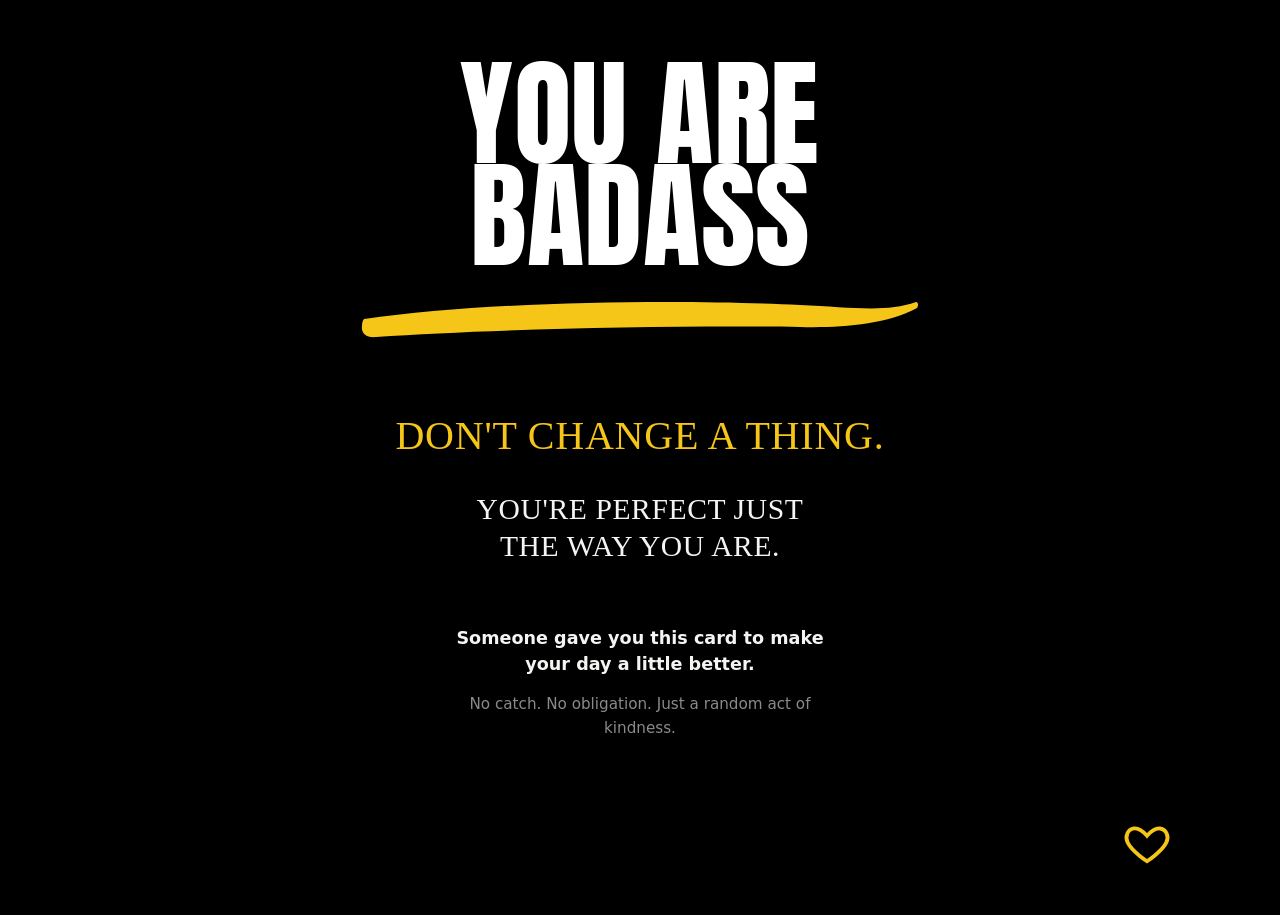
==== index.html @ 97137077 "Add the kindness note back below the card text Co-Authored-By: Claude Sonnet 5 <noreply@anthropic.co" ====
<!DOCTYPE html>
<html lang="en">
<head>
  <meta charset="UTF-8">
  <meta name="viewport" content="width=device-width, initial-scale=1.0">
  <title>You Are Badass</title>
  <link rel="preconnect" href="https://fonts.googleapis.com">
  <link rel="preconnect" href="https://fonts.gstatic.com" crossorigin>
  <link href="https://fonts.googleapis.com/css2?family=Anton&family=Permanent+Marker&display=swap" rel="stylesheet">
  <style>
    :root {
      --bg: #000;
      --ink: #f4f4f2;
      --yellow: #f5c518;
    }

    * { box-sizing: border-box; margin: 0; padding: 0; }
    html, body { height: 100%; }

    body {
      background: var(--bg);
      color: var(--ink);
      font-family: "Permanent Marker", "Comic Sans MS", cursive;
      -webkit-font-smoothing: antialiased;
      display: flex;
      flex-direction: column;
      min-height: 100%;
      overflow-x: hidden;
    }

    .stage {
      flex: 1;
      display: flex;
      align-items: center;
      justify-content: center;
      padding: 7vh 8vw;
    }

    .card {
      width: 100%;
      max-width: 620px;
      display: flex;
      flex-direction: column;
      align-items: center;
      text-align: center;
    }

    h1 {
      font-family: "Anton", "Arial Narrow", "Arial Black", sans-serif;
      font-weight: 400;
      text-transform: uppercase;
      line-height: 0.86;
      letter-spacing: 0.005em;
      font-size: clamp(3.6rem, 15vw, 7.4rem);
      color: #fff;
    }

    .brush {
      width: min(100%, 560px);
      height: clamp(26px, 7vw, 46px);
      margin: clamp(14px, 3vw, 26px) 0 clamp(40px, 9vw, 74px);
      display: block;
      overflow: visible;
    }
    .brush path { fill: var(--yellow); }

    .line-1 {
      color: var(--yellow);
      text-transform: uppercase;
      line-height: 1.15;
      letter-spacing: 0.02em;
      font-size: clamp(1.5rem, 6vw, 2.5rem);
    }

    .line-2 {
      margin-top: clamp(18px, 4vw, 32px);
      text-transform: uppercase;
      line-height: 1.25;
      letter-spacing: 0.02em;
      font-size: clamp(1.15rem, 4.6vw, 1.85rem);
      max-width: 12em;
    }

    .note {
      font-family: system-ui, -apple-system, "Segoe UI", Roboto, sans-serif;
      margin-top: clamp(34px, 8vw, 60px);
      font-weight: 700;
      font-size: clamp(0.95rem, 2.4vw, 1.1rem);
      line-height: 1.5;
      max-width: 22em;
    }

    .note-fine {
      font-family: system-ui, -apple-system, "Segoe UI", Roboto, sans-serif;
      margin-top: 0.9rem;
      font-weight: 400;
      color: #8a8a8a;
      font-size: clamp(0.85rem, 2vw, 0.95rem);
      line-height: 1.6;
      max-width: 24em;
    }

    footer {
      padding: 10px 8vw 40px;
      display: flex;
      justify-content: flex-end;
    }

    .heart-btn {
      background: none;
      border: none;
      cursor: pointer;
      display: inline-flex;
      padding: 8px;
      line-height: 0;
    }
    .heart-btn svg { width: clamp(34px, 9vw, 46px); height: clamp(34px, 9vw, 46px); overflow: visible; }
    .heart-btn svg path {
      fill: none;
      stroke: var(--yellow);
      stroke-width: 2;
      transition: fill 0.25s ease, transform 0.2s ease;
      transform-origin: center;
    }
    .heart-btn.liked svg path { fill: var(--yellow); }
    .heart-btn:active svg path { transform: scale(0.82); }

    @media (max-width: 600px) {
      .stage { padding: 8vh 8vw 4vh; }
    }
  </style>
</head>
<body>
  <main class="stage">
    <section class="card">
      <h1>You Are<br>Badass</h1>

      <svg class="brush" viewBox="0 0 560 46" preserveAspectRatio="none" aria-hidden="true">
        <path d="M4,26
                 C 130,8 320,6 440,12
                 C 490,14 525,20 556,9
                 C 558,9 559,12 557,15
                 C 525,32 480,35 440,34
                 C 320,32 130,36 16,44
                 C 6,45 1,40 2,33
                 C 2,29 3,27 4,26 Z" />
      </svg>

      <p class="line-1">Don't change a thing.</p>
      <p class="line-2">You're perfect just the way you are.</p>

      <p class="note">Someone gave you this card to make your day a little better.</p>
      <p class="note-fine">No catch. No obligation. Just a random act of kindness.</p>
    </section>
  </main>

  <footer>
    <button class="heart-btn" id="heart" aria-pressed="false" aria-label="Like">
      <svg viewBox="0 0 24 24" aria-hidden="true">
        <path d="M12 21s-7.5-4.9-10-9.6C.3 8.1 1.8 4.4 5.2 3.9 7.5 3.6 9.4 4.8 12 7.7c2.6-2.9 4.5-4.1 6.8-3.8 3.4.5 4.9 4.2 3.2 7.5C19.5 16.1 12 21 12 21z" />
      </svg>
    </button>
  </footer>

  <script>
    (function () {
      var btn = document.getElementById('heart');
      var LIKED = 'yab_liked';
      var liked = false;

      try { liked = localStorage.getItem(LIKED) === '1'; } catch (e) {}
      render();

      btn.addEventListener('click', function () {
        liked = !liked;
        try { localStorage.setItem(LIKED, liked ? '1' : '0'); } catch (e) {}
        render();
      });

      function render() {
        btn.classList.toggle('liked', liked);
        btn.setAttribute('aria-pressed', liked ? 'true' : 'false');
      }
    })();
  </script>
</body>
</html>
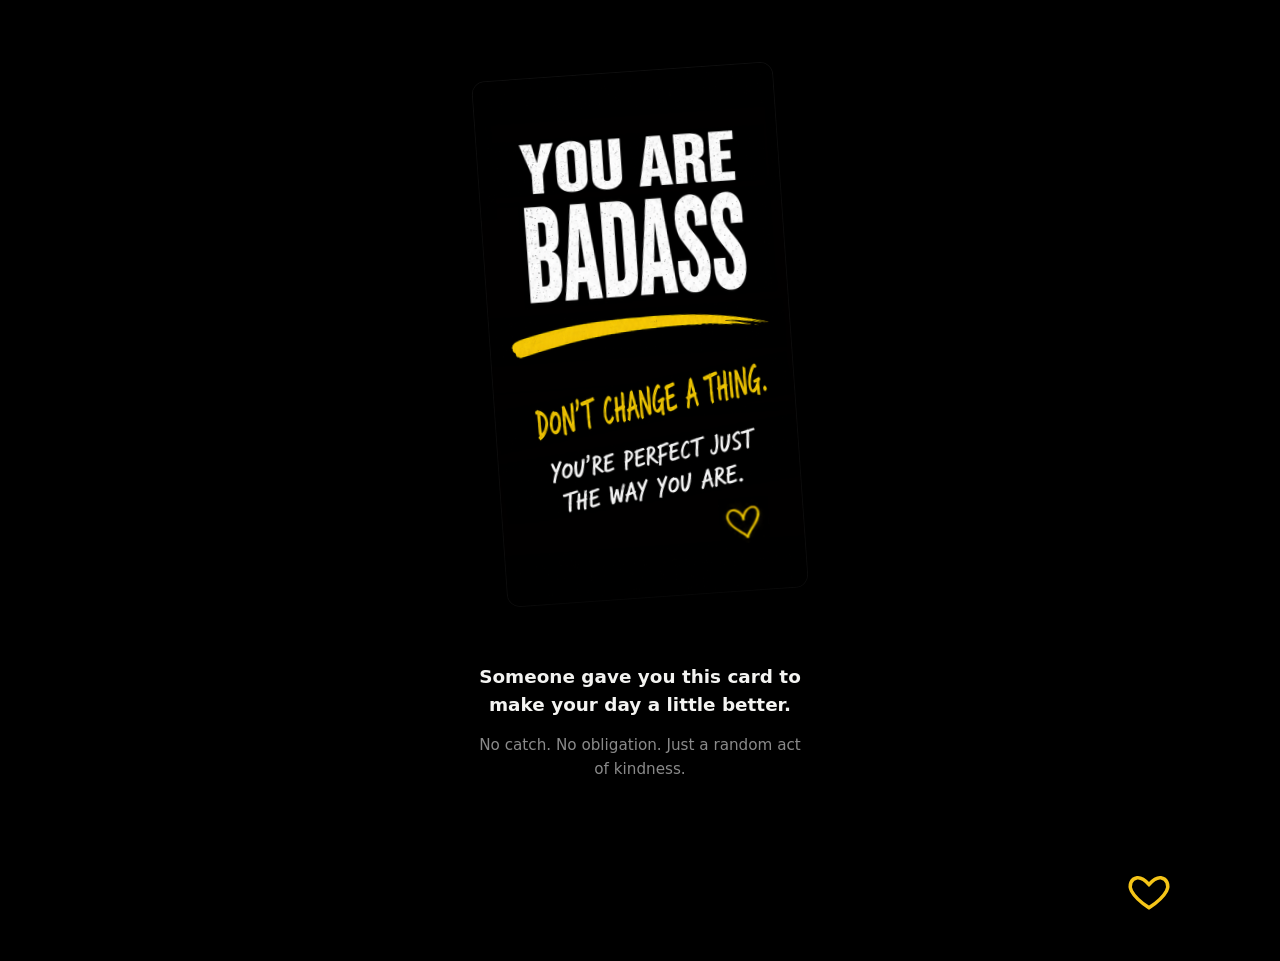
==== commit 540b6c73: "Show the card as a tilted image with the note beneath it Rename "you are badass.png" -> card.png; di" ====
--- a/index.html
+++ b/index.html
@@ -4,13 +4,11 @@
   <meta charset="UTF-8">
   <meta name="viewport" content="width=device-width, initial-scale=1.0">
   <title>You Are Badass</title>
-  <link rel="preconnect" href="https://fonts.googleapis.com">
-  <link rel="preconnect" href="https://fonts.gstatic.com" crossorigin>
-  <link href="https://fonts.googleapis.com/css2?family=Anton&family=Permanent+Marker&display=swap" rel="stylesheet">
   <style>
     :root {
       --bg: #000;
       --ink: #f4f4f2;
+      --muted: #8a8a8a;
       --yellow: #f5c518;
     }
 
@@ -20,7 +18,7 @@
     body {
       background: var(--bg);
       color: var(--ink);
-      font-family: "Permanent Marker", "Comic Sans MS", cursive;
+      font-family: system-ui, -apple-system, "Segoe UI", Roboto, sans-serif;
       -webkit-font-smoothing: antialiased;
       display: flex;
       flex-direction: column;
@@ -33,71 +31,44 @@
       display: flex;
       align-items: center;
       justify-content: center;
-      padding: 7vh 8vw;
+      padding: 8vh 8vw;
     }
 
-    .card {
-      width: 100%;
-      max-width: 620px;
+    .card-block {
       display: flex;
       flex-direction: column;
       align-items: center;
       text-align: center;
+      max-width: 460px;
+      width: 100%;
     }
 
-    h1 {
-      font-family: "Anton", "Arial Narrow", "Arial Black", sans-serif;
-      font-weight: 400;
-      text-transform: uppercase;
-      line-height: 0.86;
-      letter-spacing: 0.005em;
-      font-size: clamp(3.6rem, 15vw, 7.4rem);
-      color: #fff;
+    .card {
+      width: min(300px, 72vw);
+      border-radius: 12px;
+      display: block;
+      transform: rotate(-4deg);
+      box-shadow:
+        0 30px 60px -15px rgba(0, 0, 0, 0.75),
+        0 0 0 1px rgba(255, 255, 255, 0.06);
+      transition: transform 0.4s ease;
     }
-
-    .brush {
-      width: min(100%, 560px);
-      height: clamp(26px, 7vw, 46px);
-      margin: clamp(14px, 3vw, 26px) 0 clamp(40px, 9vw, 74px);
-      display: block;
-      overflow: visible;
-    }
-    .brush path { fill: var(--yellow); }
-
-    .line-1 {
-      color: var(--yellow);
-      text-transform: uppercase;
-      line-height: 1.15;
-      letter-spacing: 0.02em;
-      font-size: clamp(1.5rem, 6vw, 2.5rem);
-    }
-
-    .line-2 {
-      margin-top: clamp(18px, 4vw, 32px);
-      text-transform: uppercase;
-      line-height: 1.25;
-      letter-spacing: 0.02em;
-      font-size: clamp(1.15rem, 4.6vw, 1.85rem);
-      max-width: 12em;
-    }
+    .card:hover { transform: rotate(0deg) translateY(-6px); }
 
     .note {
-      font-family: system-ui, -apple-system, "Segoe UI", Roboto, sans-serif;
-      margin-top: clamp(34px, 8vw, 60px);
+      margin-top: clamp(40px, 9vw, 66px);
       font-weight: 700;
-      font-size: clamp(0.95rem, 2.4vw, 1.1rem);
+      font-size: clamp(1rem, 2.6vw, 1.15rem);
       line-height: 1.5;
-      max-width: 22em;
+      max-width: 20em;
     }
 
     .note-fine {
-      font-family: system-ui, -apple-system, "Segoe UI", Roboto, sans-serif;
       margin-top: 0.9rem;
-      font-weight: 400;
-      color: #8a8a8a;
+      color: var(--muted);
       font-size: clamp(0.85rem, 2vw, 0.95rem);
       line-height: 1.6;
-      max-width: 24em;
+      max-width: 22em;
     }
 
     footer {
@@ -114,7 +85,7 @@
       padding: 8px;
       line-height: 0;
     }
-    .heart-btn svg { width: clamp(34px, 9vw, 46px); height: clamp(34px, 9vw, 46px); overflow: visible; }
+    .heart-btn svg { width: clamp(32px, 8vw, 42px); height: clamp(32px, 8vw, 42px); overflow: visible; }
     .heart-btn svg path {
       fill: none;
       stroke: var(--yellow);
@@ -132,23 +103,8 @@
 </head>
 <body>
   <main class="stage">
-    <section class="card">
-      <h1>You Are<br>Badass</h1>
-
-      <svg class="brush" viewBox="0 0 560 46" preserveAspectRatio="none" aria-hidden="true">
-        <path d="M4,26
-                 C 130,8 320,6 440,12
-                 C 490,14 525,20 556,9
-                 C 558,9 559,12 557,15
-                 C 525,32 480,35 440,34
-                 C 320,32 130,36 16,44
-                 C 6,45 1,40 2,33
-                 C 2,29 3,27 4,26 Z" />
-      </svg>
-
-      <p class="line-1">Don't change a thing.</p>
-      <p class="line-2">You're perfect just the way you are.</p>
-
+    <section class="card-block">
+      <img class="card" src="card.png" alt="You Are Badass — Don't change a thing. You're perfect just the way you are.">
       <p class="note">Someone gave you this card to make your day a little better.</p>
       <p class="note-fine">No catch. No obligation. Just a random act of kindness.</p>
     </section>
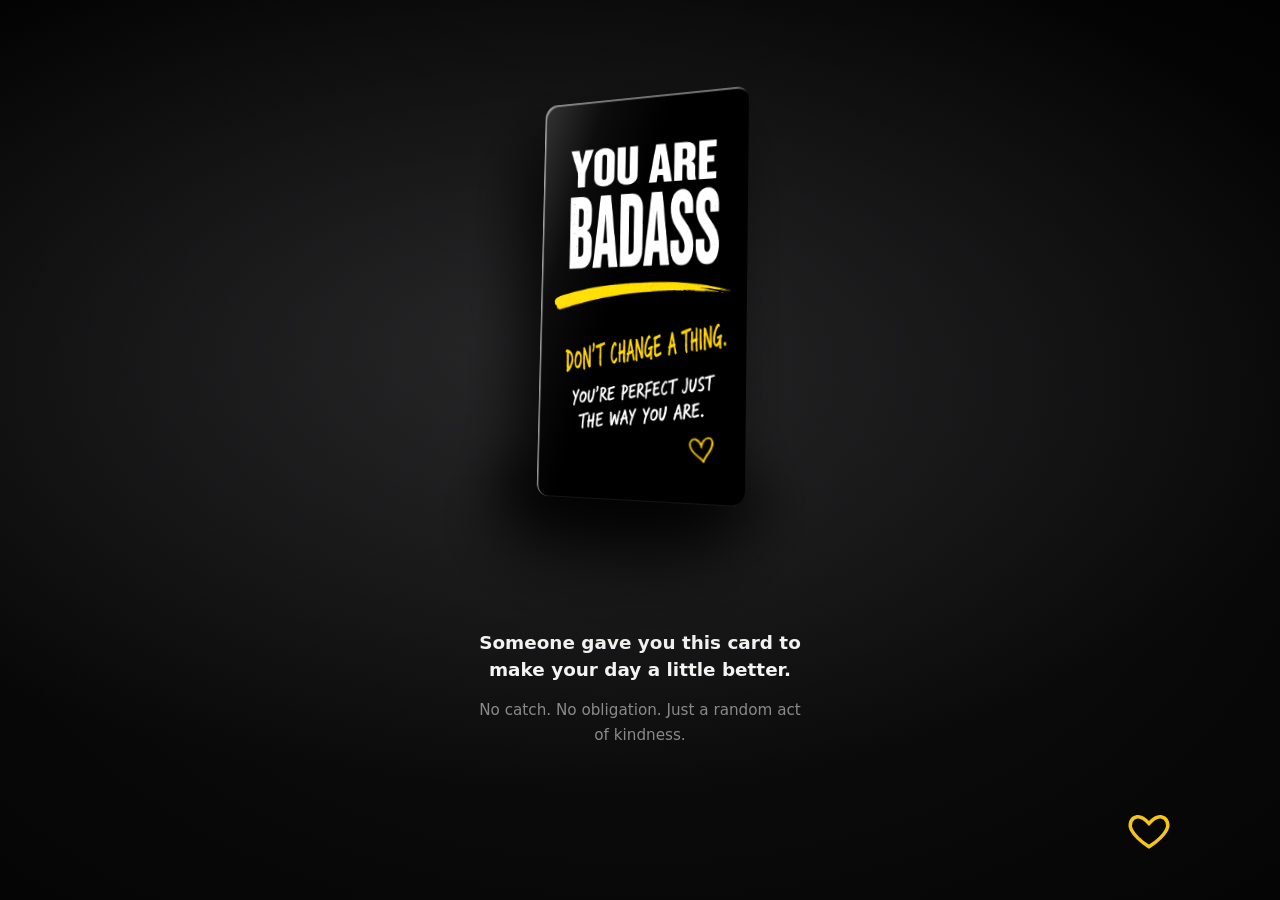
==== commit 1ce3338e: "Present the card as a 3D standing shot CSS perspective transform with rim light, face sheen, contact" ====
--- a/index.html
+++ b/index.html
@@ -16,7 +16,7 @@
     html, body { height: 100%; }
 
     body {
-      background: var(--bg);
+      background: #000;
       color: var(--ink);
       font-family: system-ui, -apple-system, "Segoe UI", Roboto, sans-serif;
       -webkit-font-smoothing: antialiased;
@@ -26,12 +26,26 @@
       overflow-x: hidden;
     }
 
+    /* studio vignette */
+    body::before {
+      content: "";
+      position: fixed;
+      inset: 0;
+      z-index: 0;
+      background:
+        radial-gradient(120% 90% at 42% 38%, rgba(60,60,62,0.55), rgba(0,0,0,0) 55%),
+        radial-gradient(140% 120% at 50% 60%, #101011 0%, #000 70%);
+      pointer-events: none;
+    }
+
     .stage {
+      position: relative;
+      z-index: 1;
       flex: 1;
       display: flex;
       align-items: center;
       justify-content: center;
-      padding: 8vh 8vw;
+      padding: 5vh 8vw 3vh;
     }
 
     .card-block {
@@ -43,20 +57,92 @@
       width: 100%;
     }
 
+    /* 3D card */
+    .scene {
+      perspective: 1300px;
+      perspective-origin: 58% 42%;
+      padding: clamp(14px, 4vw, 30px) 0;
+    }
+
     .card {
-      width: min(300px, 72vw);
-      border-radius: 12px;
+      position: relative;
+      width: min(232px, 54vw);
+      transform: rotateY(-27deg) rotateX(5deg) rotate(-1.5deg);
+      transform-style: preserve-3d;
+      border-radius: 14px;
+      filter: drop-shadow(-26px 34px 36px rgba(0, 0, 0, 0.8));
+    }
+
+    .card img {
       display: block;
-      transform: rotate(-4deg);
+      width: 100%;
+      border-radius: 14px;
+      backface-visibility: hidden;
+      filter: brightness(1.12) contrast(1.03);
+    }
+
+    /* light falloff across the face */
+    .card .sheen {
+      position: absolute;
+      inset: 0;
+      border-radius: 14px;
+      background: linear-gradient(108deg,
+        rgba(255,255,255,0.20) 0%,
+        rgba(255,255,255,0.05) 20%,
+        rgba(0,0,0,0) 42%,
+        rgba(0,0,0,0.30) 78%,
+        rgba(0,0,0,0.5) 100%);
+      mix-blend-mode: screen;
+      pointer-events: none;
+    }
+
+    /* bright rim light on the leading edge */
+    .card .rim {
+      position: absolute;
+      inset: 0;
+      border-radius: 14px;
       box-shadow:
-        0 30px 60px -15px rgba(0, 0, 0, 0.75),
-        0 0 0 1px rgba(255, 255, 255, 0.06);
-      transition: transform 0.4s ease;
-    }
-    .card:hover { transform: rotate(0deg) translateY(-6px); }
+        inset 2px 2px 1px rgba(255,255,255,0.45),
+        inset 1px 0 0 rgba(255,255,255,0.25),
+        inset 0 -1px 0 rgba(255,255,255,0.08);
+      pointer-events: none;
+    }
+
+    /* contact shadow on the floor */
+    .card::after {
+      content: "";
+      position: absolute;
+      left: 50%;
+      bottom: -7%;
+      width: 104%;
+      height: 16%;
+      background: rgba(0, 0, 0, 0.78);
+      border-radius: 50%;
+      filter: blur(26px);
+      transform: translateX(-55%) translateZ(-70px) scaleX(1.25);
+      z-index: -1;
+    }
+
+    /* soft floor reflection, clipped so it doesn't affect layout */
+    .reflection {
+      height: clamp(44px, 12vw, 64px);
+      overflow: hidden;
+      margin-top: -4px;
+    }
+    .reflection img {
+      display: block;
+      width: min(232px, 54vw);
+      border-radius: 14px;
+      transform: rotateY(-27deg) rotateX(5deg) rotate(-1.5deg) scaleY(-1);
+      transform-origin: top center;
+      opacity: 0.14;
+      filter: blur(4px);
+      -webkit-mask-image: linear-gradient(to top, rgba(0,0,0,0.85), rgba(0,0,0,0) 75%);
+      mask-image: linear-gradient(to top, rgba(0,0,0,0.85), rgba(0,0,0,0) 75%);
+    }
 
     .note {
-      margin-top: clamp(40px, 9vw, 66px);
+      margin-top: clamp(22px, 5vw, 40px);
       font-weight: 700;
       font-size: clamp(1rem, 2.6vw, 1.15rem);
       line-height: 1.5;
@@ -72,6 +158,8 @@
     }
 
     footer {
+      position: relative;
+      z-index: 1;
       padding: 10px 8vw 40px;
       display: flex;
       justify-content: flex-end;
@@ -97,14 +185,25 @@
     .heart-btn:active svg path { transform: scale(0.82); }
 
     @media (max-width: 600px) {
-      .stage { padding: 8vh 8vw 4vh; }
+      .stage { padding: 6vh 8vw 3vh; }
+      .card { transform: rotateY(-20deg) rotateX(3deg) rotate(-1deg); }
+      .reflection img { transform: rotateY(-20deg) rotateX(3deg) rotate(-1deg) scaleY(-1); }
     }
   </style>
 </head>
 <body>
   <main class="stage">
     <section class="card-block">
-      <img class="card" src="card.png" alt="You Are Badass — Don't change a thing. You're perfect just the way you are.">
+      <div class="scene">
+        <div class="card">
+          <img src="card.png" alt="You Are Badass — Don't change a thing. You're perfect just the way you are.">
+          <span class="sheen"></span>
+          <span class="rim"></span>
+        </div>
+        <div class="reflection" aria-hidden="true">
+          <img src="card.png" alt="">
+        </div>
+      </div>
       <p class="note">Someone gave you this card to make your day a little better.</p>
       <p class="note-fine">No catch. No obligation. Just a random act of kindness.</p>
     </section>
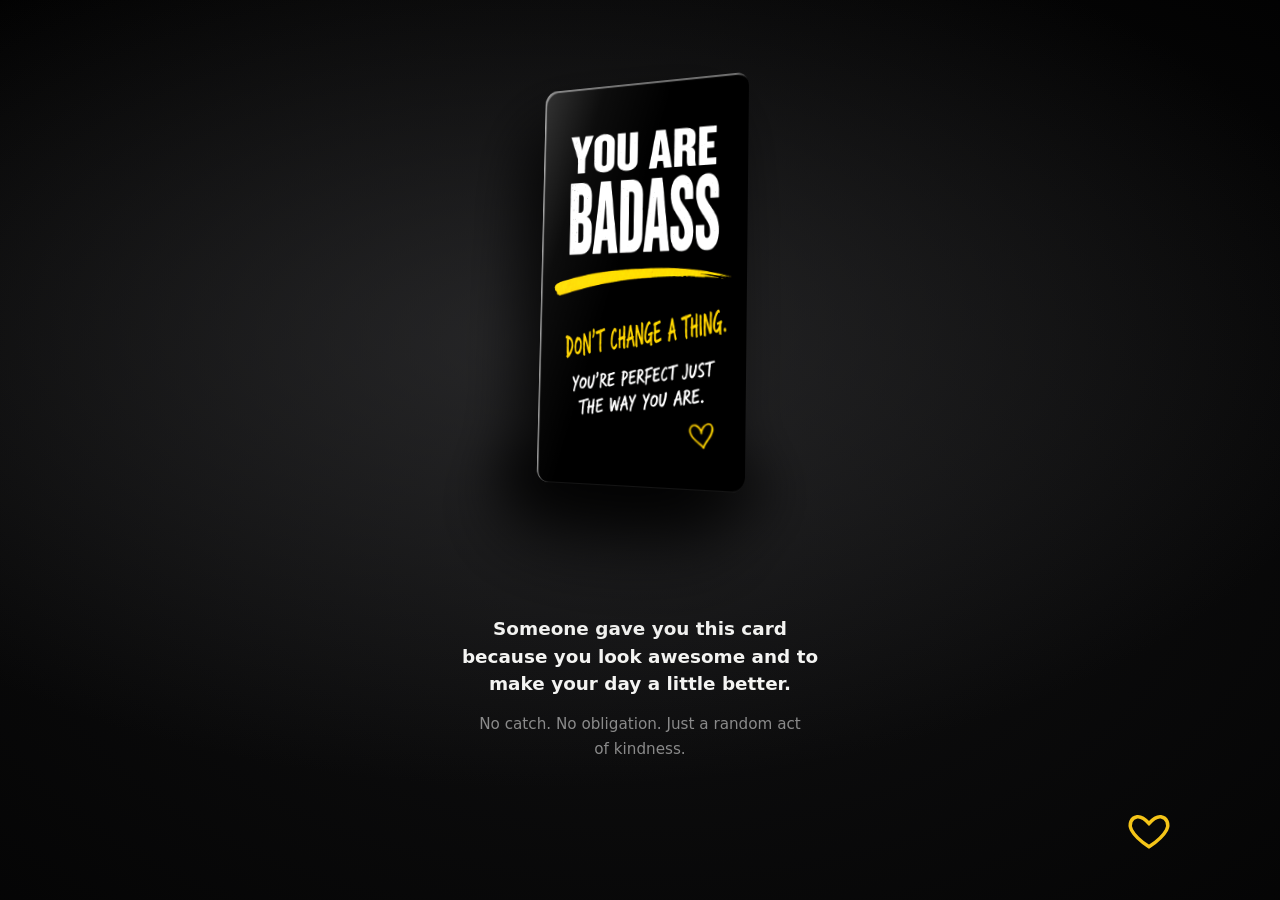
==== commit b0a6845d: "Update the note copy Co-Authored-By: Claude Sonnet 5 <noreply@anthropic.com>" ====
--- a/index.html
+++ b/index.html
@@ -204,7 +204,7 @@
           <img src="card.png" alt="">
         </div>
       </div>
-      <p class="note">Someone gave you this card to make your day a little better.</p>
+      <p class="note">Someone gave you this card because you look awesome and to make your day a little better.</p>
       <p class="note-fine">No catch. No obligation. Just a random act of kindness.</p>
     </section>
   </main>
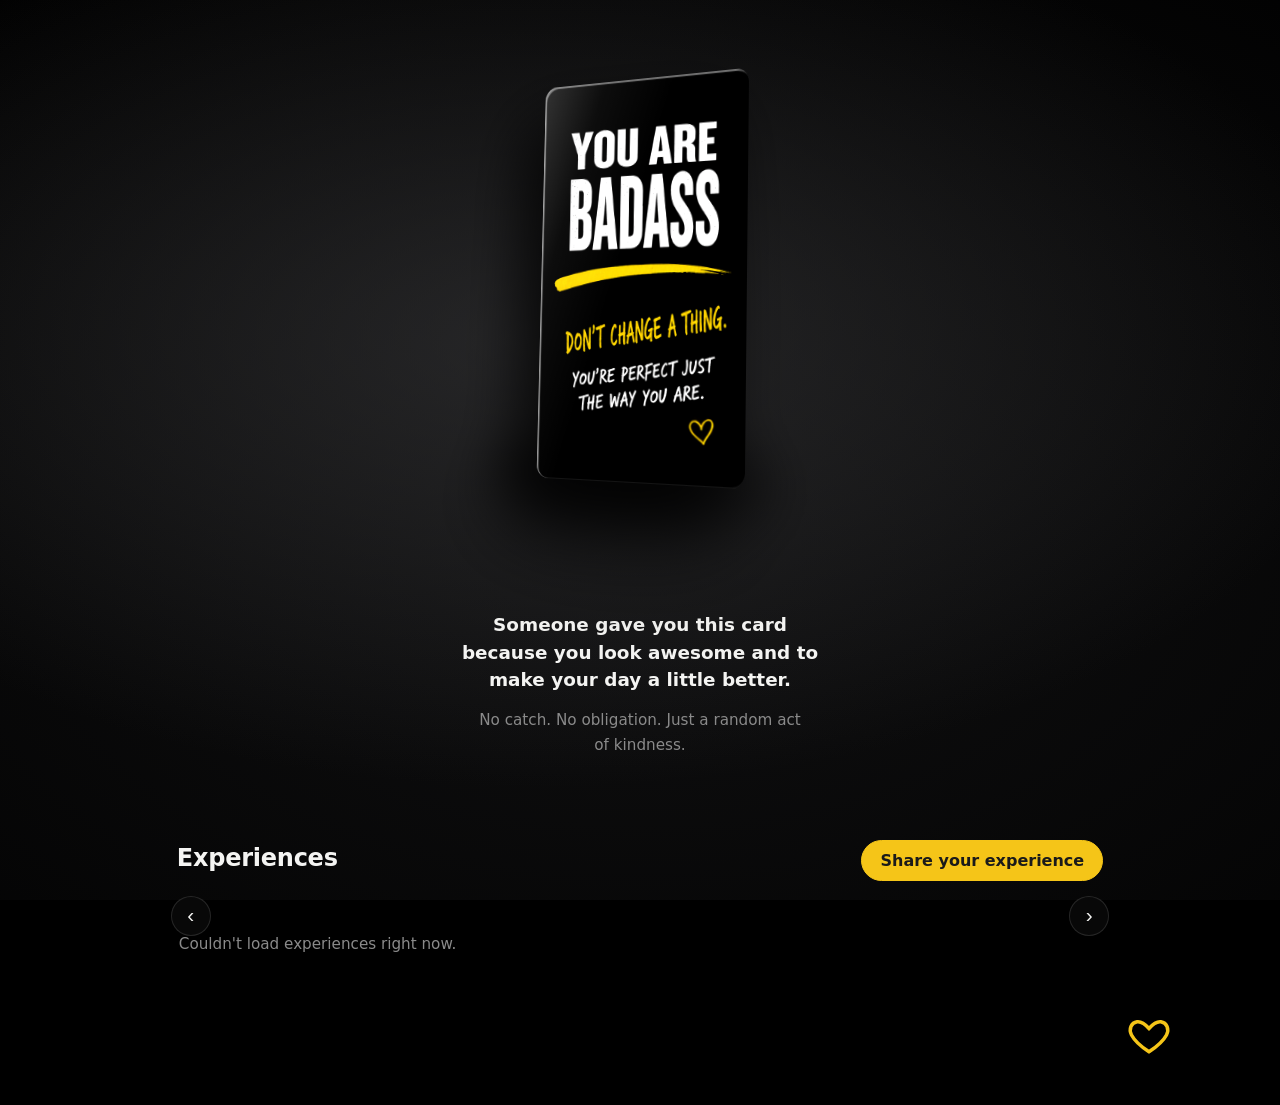
==== commit a6383fec: "Add experiences carousel + submission form (Supabase) - Split CSS/JS into styles.css and app.js; ind" ====
--- a/index.html
+++ b/index.html
@@ -3,193 +3,14 @@
 <head>
   <meta charset="UTF-8">
   <meta name="viewport" content="width=device-width, initial-scale=1.0">
+  <meta name="referrer" content="strict-origin-when-cross-origin">
   <title>You Are Badass</title>
-  <style>
-    :root {
-      --bg: #000;
-      --ink: #f4f4f2;
-      --muted: #8a8a8a;
-      --yellow: #f5c518;
-    }
 
-    * { box-sizing: border-box; margin: 0; padding: 0; }
-    html, body { height: 100%; }
+  <!-- Google Analytics (GA4) loader; config runs from app.js -->
+  <script async src="https://www.googletagmanager.com/gtag/js?id=G-35XL0X1T4C"></script>
 
-    body {
-      background: #000;
-      color: var(--ink);
-      font-family: system-ui, -apple-system, "Segoe UI", Roboto, sans-serif;
-      -webkit-font-smoothing: antialiased;
-      display: flex;
-      flex-direction: column;
-      min-height: 100%;
-      overflow-x: hidden;
-    }
-
-    /* studio vignette */
-    body::before {
-      content: "";
-      position: fixed;
-      inset: 0;
-      z-index: 0;
-      background:
-        radial-gradient(120% 90% at 42% 38%, rgba(60,60,62,0.55), rgba(0,0,0,0) 55%),
-        radial-gradient(140% 120% at 50% 60%, #101011 0%, #000 70%);
-      pointer-events: none;
-    }
-
-    .stage {
-      position: relative;
-      z-index: 1;
-      flex: 1;
-      display: flex;
-      align-items: center;
-      justify-content: center;
-      padding: 5vh 8vw 3vh;
-    }
-
-    .card-block {
-      display: flex;
-      flex-direction: column;
-      align-items: center;
-      text-align: center;
-      max-width: 460px;
-      width: 100%;
-    }
-
-    /* 3D card */
-    .scene {
-      perspective: 1300px;
-      perspective-origin: 58% 42%;
-      padding: clamp(14px, 4vw, 30px) 0;
-    }
-
-    .card {
-      position: relative;
-      width: min(232px, 54vw);
-      transform: rotateY(-27deg) rotateX(5deg) rotate(-1.5deg);
-      transform-style: preserve-3d;
-      border-radius: 14px;
-      filter: drop-shadow(-26px 34px 36px rgba(0, 0, 0, 0.8));
-    }
-
-    .card img {
-      display: block;
-      width: 100%;
-      border-radius: 14px;
-      backface-visibility: hidden;
-      filter: brightness(1.12) contrast(1.03);
-    }
-
-    /* light falloff across the face */
-    .card .sheen {
-      position: absolute;
-      inset: 0;
-      border-radius: 14px;
-      background: linear-gradient(108deg,
-        rgba(255,255,255,0.20) 0%,
-        rgba(255,255,255,0.05) 20%,
-        rgba(0,0,0,0) 42%,
-        rgba(0,0,0,0.30) 78%,
-        rgba(0,0,0,0.5) 100%);
-      mix-blend-mode: screen;
-      pointer-events: none;
-    }
-
-    /* bright rim light on the leading edge */
-    .card .rim {
-      position: absolute;
-      inset: 0;
-      border-radius: 14px;
-      box-shadow:
-        inset 2px 2px 1px rgba(255,255,255,0.45),
-        inset 1px 0 0 rgba(255,255,255,0.25),
-        inset 0 -1px 0 rgba(255,255,255,0.08);
-      pointer-events: none;
-    }
-
-    /* contact shadow on the floor */
-    .card::after {
-      content: "";
-      position: absolute;
-      left: 50%;
-      bottom: -7%;
-      width: 104%;
-      height: 16%;
-      background: rgba(0, 0, 0, 0.78);
-      border-radius: 50%;
-      filter: blur(26px);
-      transform: translateX(-55%) translateZ(-70px) scaleX(1.25);
-      z-index: -1;
-    }
-
-    /* soft floor reflection, clipped so it doesn't affect layout */
-    .reflection {
-      height: clamp(44px, 12vw, 64px);
-      overflow: hidden;
-      margin-top: -4px;
-    }
-    .reflection img {
-      display: block;
-      width: min(232px, 54vw);
-      border-radius: 14px;
-      transform: rotateY(-27deg) rotateX(5deg) rotate(-1.5deg) scaleY(-1);
-      transform-origin: top center;
-      opacity: 0.14;
-      filter: blur(4px);
-      -webkit-mask-image: linear-gradient(to top, rgba(0,0,0,0.85), rgba(0,0,0,0) 75%);
-      mask-image: linear-gradient(to top, rgba(0,0,0,0.85), rgba(0,0,0,0) 75%);
-    }
-
-    .note {
-      margin-top: clamp(22px, 5vw, 40px);
-      font-weight: 700;
-      font-size: clamp(1rem, 2.6vw, 1.15rem);
-      line-height: 1.5;
-      max-width: 20em;
-    }
-
-    .note-fine {
-      margin-top: 0.9rem;
-      color: var(--muted);
-      font-size: clamp(0.85rem, 2vw, 0.95rem);
-      line-height: 1.6;
-      max-width: 22em;
-    }
-
-    footer {
-      position: relative;
-      z-index: 1;
-      padding: 10px 8vw 40px;
-      display: flex;
-      justify-content: flex-end;
-    }
-
-    .heart-btn {
-      background: none;
-      border: none;
-      cursor: pointer;
-      display: inline-flex;
-      padding: 8px;
-      line-height: 0;
-    }
-    .heart-btn svg { width: clamp(32px, 8vw, 42px); height: clamp(32px, 8vw, 42px); overflow: visible; }
-    .heart-btn svg path {
-      fill: none;
-      stroke: var(--yellow);
-      stroke-width: 2;
-      transition: fill 0.25s ease, transform 0.2s ease;
-      transform-origin: center;
-    }
-    .heart-btn.liked svg path { fill: var(--yellow); }
-    .heart-btn:active svg path { transform: scale(0.82); }
-
-    @media (max-width: 600px) {
-      .stage { padding: 6vh 8vw 3vh; }
-      .card { transform: rotateY(-20deg) rotateX(3deg) rotate(-1deg); }
-      .reflection img { transform: rotateY(-20deg) rotateX(3deg) rotate(-1deg) scaleY(-1); }
-    }
-  </style>
+  <link rel="stylesheet" href="styles.css">
+  <script src="app.js" defer></script>
 </head>
 <body>
   <main class="stage">
@@ -209,6 +30,20 @@
     </section>
   </main>
 
+  <section class="experiences" aria-labelledby="expTitle">
+    <div class="exp-head">
+      <h2 id="expTitle">Experiences</h2>
+      <button type="button" class="btn" id="openForm">Share your experience</button>
+    </div>
+
+    <div class="carousel">
+      <button type="button" class="car-nav prev" id="carPrev" aria-label="Previous">&#8249;</button>
+      <ul class="car-track" id="track"></ul>
+      <button type="button" class="car-nav next" id="carNext" aria-label="Next">&#8250;</button>
+    </div>
+    <p class="exp-state" id="expState">Loading experiences…</p>
+  </section>
+
   <footer>
     <button class="heart-btn" id="heart" aria-pressed="false" aria-label="Like">
       <svg viewBox="0 0 24 24" aria-hidden="true">
@@ -217,26 +52,52 @@
     </button>
   </footer>
 
-  <script>
-    (function () {
-      var btn = document.getElementById('heart');
-      var LIKED = 'yab_liked';
-      var liked = false;
+  <dialog class="modal" id="expDialog">
+    <form id="expForm" novalidate>
+      <h3>Share your experience</h3>
 
-      try { liked = localStorage.getItem(LIKED) === '1'; } catch (e) {}
-      render();
+      <label>
+        Your experience
+        <textarea name="experience" rows="5" maxlength="2000" required
+                  placeholder="What happened? How did it feel?"></textarea>
+      </label>
 
-      btn.addEventListener('click', function () {
-        liked = !liked;
-        try { localStorage.setItem(LIKED, liked ? '1' : '0'); } catch (e) {}
-        render();
-      });
+      <label class="rating-row">
+        Rating
+        <span class="stars-input" id="starsInput" role="group" aria-label="Rating, 1 to 5">
+          <button type="button" class="star" aria-label="1 star">&#9733;</button>
+          <button type="button" class="star" aria-label="2 stars">&#9733;</button>
+          <button type="button" class="star" aria-label="3 stars">&#9733;</button>
+          <button type="button" class="star" aria-label="4 stars">&#9733;</button>
+          <button type="button" class="star" aria-label="5 stars">&#9733;</button>
+        </span>
+        <input type="hidden" name="rating" id="ratingValue" value="0">
+      </label>
 
-      function render() {
-        btn.classList.toggle('liked', liked);
-        btn.setAttribute('aria-pressed', liked ? 'true' : 'false');
-      }
-    })();
-  </script>
+      <label>
+        Name <span class="opt">(optional)</span>
+        <input type="text" name="name" maxlength="80" autocomplete="name">
+      </label>
+
+      <label>
+        Email <span class="opt">(optional, never shown publicly)</span>
+        <input type="email" name="email" maxlength="254" autocomplete="email">
+      </label>
+
+      <label class="check">
+        <input type="checkbox" name="anonymous">
+        Post anonymously
+      </label>
+
+      <!-- honeypot: hidden from humans, bots fill it -->
+      <input type="text" name="website" class="hp" tabindex="-1" autocomplete="off" aria-hidden="true">
+
+      <div class="form-actions">
+        <button type="button" class="btn ghost" id="cancelForm">Cancel</button>
+        <button type="submit" class="btn" id="submitForm">Submit</button>
+      </div>
+      <p class="form-msg" id="formMsg" role="status" aria-live="polite"></p>
+    </form>
+  </dialog>
 </body>
 </html>
--- a/styles.css
+++ b/styles.css
@@ -0,0 +1,425 @@
+:root {
+  --bg: #000;
+  --ink: #f4f4f2;
+  --muted: #8a8a8a;
+  --yellow: #f5c518;
+  --panel: #141416;
+  --line: rgba(255, 255, 255, 0.12);
+}
+
+* { box-sizing: border-box; margin: 0; padding: 0; }
+html { height: 100%; }
+
+body {
+  background: #000;
+  color: var(--ink);
+  font-family: system-ui, -apple-system, "Segoe UI", Roboto, sans-serif;
+  -webkit-font-smoothing: antialiased;
+  display: flex;
+  flex-direction: column;
+  min-height: 100%;
+  overflow-x: hidden;
+}
+
+/* studio vignette */
+body::before {
+  content: "";
+  position: fixed;
+  inset: 0;
+  z-index: 0;
+  background:
+    radial-gradient(120% 90% at 42% 38%, rgba(60, 60, 62, 0.55), rgba(0, 0, 0, 0) 55%),
+    radial-gradient(140% 120% at 50% 60%, #101011 0%, #000 70%);
+  pointer-events: none;
+}
+
+.stage {
+  position: relative;
+  z-index: 1;
+  flex: 1;
+  display: flex;
+  align-items: center;
+  justify-content: center;
+  padding: 5vh 8vw 3vh;
+}
+
+.card-block {
+  display: flex;
+  flex-direction: column;
+  align-items: center;
+  text-align: center;
+  max-width: 460px;
+  width: 100%;
+}
+
+/* 3D card */
+.scene {
+  perspective: 1300px;
+  perspective-origin: 58% 42%;
+  padding: clamp(14px, 4vw, 30px) 0;
+}
+
+.card {
+  position: relative;
+  width: min(232px, 54vw);
+  transform: rotateY(-27deg) rotateX(5deg) rotate(-1.5deg);
+  transform-style: preserve-3d;
+  border-radius: 14px;
+  filter: drop-shadow(-26px 34px 36px rgba(0, 0, 0, 0.8));
+}
+
+.card img {
+  display: block;
+  width: 100%;
+  border-radius: 14px;
+  backface-visibility: hidden;
+  filter: brightness(1.12) contrast(1.03);
+}
+
+.card .sheen {
+  position: absolute;
+  inset: 0;
+  border-radius: 14px;
+  background: linear-gradient(108deg,
+    rgba(255, 255, 255, 0.20) 0%,
+    rgba(255, 255, 255, 0.05) 20%,
+    rgba(0, 0, 0, 0) 42%,
+    rgba(0, 0, 0, 0.30) 78%,
+    rgba(0, 0, 0, 0.5) 100%);
+  mix-blend-mode: screen;
+  pointer-events: none;
+}
+
+.card .rim {
+  position: absolute;
+  inset: 0;
+  border-radius: 14px;
+  box-shadow:
+    inset 2px 2px 1px rgba(255, 255, 255, 0.45),
+    inset 1px 0 0 rgba(255, 255, 255, 0.25),
+    inset 0 -1px 0 rgba(255, 255, 255, 0.08);
+  pointer-events: none;
+}
+
+.card::after {
+  content: "";
+  position: absolute;
+  left: 50%;
+  bottom: -7%;
+  width: 104%;
+  height: 16%;
+  background: rgba(0, 0, 0, 0.78);
+  border-radius: 50%;
+  filter: blur(26px);
+  transform: translateX(-55%) translateZ(-70px) scaleX(1.25);
+  z-index: -1;
+}
+
+.reflection {
+  height: clamp(44px, 12vw, 64px);
+  overflow: hidden;
+  margin-top: -4px;
+}
+.reflection img {
+  display: block;
+  width: min(232px, 54vw);
+  border-radius: 14px;
+  transform: rotateY(-27deg) rotateX(5deg) rotate(-1.5deg) scaleY(-1);
+  transform-origin: top center;
+  opacity: 0.14;
+  filter: blur(4px);
+  -webkit-mask-image: linear-gradient(to top, rgba(0, 0, 0, 0.85), rgba(0, 0, 0, 0) 75%);
+  mask-image: linear-gradient(to top, rgba(0, 0, 0, 0.85), rgba(0, 0, 0, 0) 75%);
+}
+
+.note {
+  margin-top: clamp(22px, 5vw, 40px);
+  font-weight: 700;
+  font-size: clamp(1rem, 2.6vw, 1.15rem);
+  line-height: 1.5;
+  max-width: 20em;
+}
+
+.note-fine {
+  margin-top: 0.9rem;
+  color: var(--muted);
+  font-size: clamp(0.85rem, 2vw, 0.95rem);
+  line-height: 1.6;
+  max-width: 22em;
+}
+
+/* ---------------- Experiences ---------------- */
+.experiences {
+  position: relative;
+  z-index: 1;
+  width: 100%;
+  max-width: 1080px;
+  margin: 0 auto;
+  padding: clamp(28px, 6vw, 56px) 6vw clamp(20px, 4vw, 36px);
+}
+
+.exp-head {
+  display: flex;
+  flex-wrap: wrap;
+  gap: 14px 20px;
+  align-items: baseline;
+  justify-content: space-between;
+  margin-bottom: clamp(18px, 3vw, 28px);
+}
+
+.exp-head h2 {
+  font-size: clamp(1.15rem, 3vw, 1.5rem);
+  font-weight: 800;
+  letter-spacing: -0.01em;
+}
+
+.btn {
+  font: inherit;
+  font-weight: 700;
+  cursor: pointer;
+  border-radius: 999px;
+  border: 1px solid var(--yellow);
+  background: var(--yellow);
+  color: #1a1a1a;
+  padding: 10px 18px;
+  transition: transform 0.15s ease, background 0.15s ease;
+}
+.btn:hover { transform: translateY(-1px); }
+.btn:active { transform: translateY(0); }
+.btn.ghost {
+  background: transparent;
+  color: var(--ink);
+  border-color: var(--line);
+}
+.btn.ghost:hover { border-color: var(--ink); }
+.btn:focus-visible,
+.car-nav:focus-visible,
+.heart-btn:focus-visible,
+.star:focus-visible {
+  outline: 2px solid var(--yellow);
+  outline-offset: 2px;
+}
+
+.carousel {
+  position: relative;
+}
+
+.car-track {
+  list-style: none;
+  display: flex;
+  gap: 16px;
+  overflow-x: auto;
+  scroll-snap-type: x mandatory;
+  scroll-behavior: smooth;
+  padding: 4px 2px 14px;
+  -webkit-overflow-scrolling: touch;
+  scrollbar-width: thin;
+}
+
+.car-card {
+  scroll-snap-align: start;
+  flex: 0 0 min(320px, 78vw);
+  background: var(--panel);
+  border: 1px solid var(--line);
+  border-radius: 14px;
+  padding: 18px 18px 16px;
+  display: flex;
+  flex-direction: column;
+  gap: 10px;
+  min-height: 168px;
+}
+
+.car-card .stars {
+  color: var(--yellow);
+  letter-spacing: 2px;
+  font-size: 0.95rem;
+}
+.car-card .stars .off { color: rgba(255, 255, 255, 0.22); }
+
+.car-card blockquote {
+  font-size: 0.98rem;
+  line-height: 1.55;
+  flex: 1;
+  /* clamp long text */
+  display: -webkit-box;
+  -webkit-line-clamp: 6;
+  -webkit-box-orient: vertical;
+  overflow: hidden;
+}
+
+.car-card .who {
+  color: var(--muted);
+  font-size: 0.85rem;
+  font-weight: 600;
+}
+
+.car-nav {
+  position: absolute;
+  top: calc(50% - 22px);
+  width: 40px;
+  height: 40px;
+  border-radius: 999px;
+  border: 1px solid var(--line);
+  background: rgba(10, 10, 10, 0.85);
+  color: var(--ink);
+  font-size: 1.3rem;
+  line-height: 1;
+  cursor: pointer;
+  display: grid;
+  place-items: center;
+  transition: background 0.15s ease;
+}
+.car-nav:hover { background: rgba(30, 30, 30, 0.95); }
+.car-nav.prev { left: -6px; }
+.car-nav.next { right: -6px; }
+.car-nav[disabled] { opacity: 0.3; cursor: default; }
+
+.exp-state {
+  color: var(--muted);
+  font-size: 0.95rem;
+  padding: 8px 2px;
+}
+
+/* ---------------- Modal ---------------- */
+.modal {
+  border: 1px solid var(--line);
+  border-radius: 16px;
+  background: var(--panel);
+  color: var(--ink);
+  width: min(460px, 92vw);
+  max-height: min(88vh, 720px);
+  padding: 0;
+  margin: auto;          /* restore centring killed by the global reset */
+  overflow: auto;
+}
+.modal:not([open]) { display: none; }
+.modal::backdrop {
+  background: rgba(0, 0, 0, 0.6);
+  backdrop-filter: blur(2px);
+}
+.modal form {
+  padding: 22px;
+  display: flex;
+  flex-direction: column;
+  gap: 14px;
+}
+.modal h3 {
+  font-size: 1.2rem;
+  font-weight: 800;
+}
+.modal label {
+  display: flex;
+  flex-direction: column;
+  gap: 6px;
+  font-size: 0.85rem;
+  font-weight: 600;
+  color: var(--muted);
+}
+.modal input[type="text"],
+.modal input[type="email"],
+.modal textarea {
+  font: inherit;
+  color: var(--ink);
+  background: #0c0c0d;
+  border: 1px solid var(--line);
+  border-radius: 10px;
+  padding: 10px 12px;
+  width: 100%;
+  resize: vertical;
+}
+.modal input:focus,
+.modal textarea:focus {
+  outline: none;
+  border-color: var(--yellow);
+}
+.modal .check {
+  flex-direction: row;
+  align-items: center;
+  gap: 8px;
+  color: var(--ink);
+  font-weight: 500;
+}
+.modal .check input { width: auto; }
+.modal .opt { font-weight: 400; }
+
+.rating-row {
+  flex-direction: row;
+  align-items: center;
+  gap: 6px;
+}
+.stars-input {
+  display: inline-flex;
+  gap: 4px;
+}
+.star {
+  background: none;
+  border: none;
+  cursor: pointer;
+  font-size: 1.5rem;
+  line-height: 1;
+  color: rgba(255, 255, 255, 0.25);
+  padding: 2px;
+}
+.star.on { color: var(--yellow); }
+
+.hp {
+  position: absolute !important;
+  left: -9999px !important;
+  width: 1px;
+  height: 1px;
+  overflow: hidden;
+}
+
+.form-actions {
+  display: flex;
+  justify-content: flex-end;
+  gap: 10px;
+  margin-top: 4px;
+}
+
+.form-msg {
+  font-size: 0.85rem;
+  min-height: 1em;
+}
+.form-msg.ok { color: #7dd66e; }
+.form-msg.err { color: #ff6b6b; }
+
+/* ---------------- Footer ---------------- */
+footer {
+  position: relative;
+  z-index: 1;
+  padding: 10px 8vw 40px;
+  display: flex;
+  justify-content: flex-end;
+}
+
+.heart-btn {
+  background: none;
+  border: none;
+  cursor: pointer;
+  display: inline-flex;
+  padding: 8px;
+  line-height: 0;
+}
+.heart-btn svg { width: clamp(32px, 8vw, 42px); height: clamp(32px, 8vw, 42px); overflow: visible; }
+.heart-btn svg path {
+  fill: none;
+  stroke: var(--yellow);
+  stroke-width: 2;
+  transition: fill 0.25s ease, transform 0.2s ease;
+  transform-origin: center;
+}
+.heart-btn.liked svg path { fill: var(--yellow); }
+.heart-btn:active svg path { transform: scale(0.82); }
+
+@media (max-width: 600px) {
+  .stage { padding: 6vh 8vw 3vh; }
+  .card { transform: rotateY(-20deg) rotateX(3deg) rotate(-1deg); }
+  .reflection img { transform: rotateY(-20deg) rotateX(3deg) rotate(-1deg) scaleY(-1); }
+  .car-nav { display: none; }
+}
+
+@media (prefers-reduced-motion: reduce) {
+  .car-track { scroll-behavior: auto; }
+  * { transition: none !important; }
+}
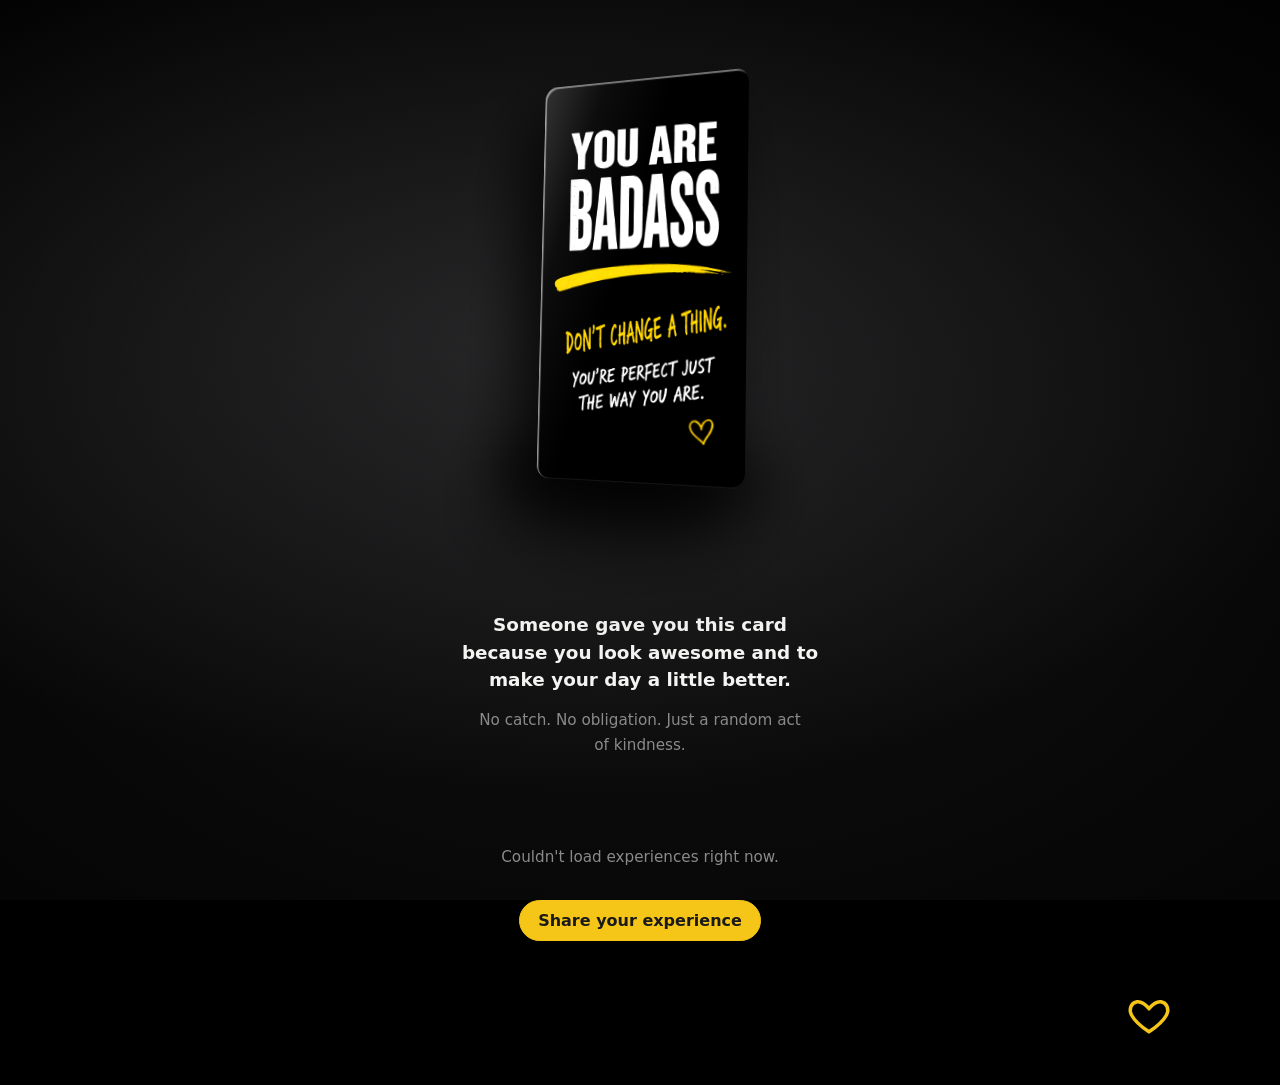
==== commit df978cc7: "Replace card carousel with a vertical experiences ticker - One experience at a time, scrolling botto" ====
--- a/index.html
+++ b/index.html
@@ -30,18 +30,14 @@
     </section>
   </main>
 
-  <section class="experiences" aria-labelledby="expTitle">
+  <section class="experiences" aria-label="What people are saying">
+    <div class="ticker" id="ticker">
+      <ul class="ticker-track" id="track"></ul>
+    </div>
+    <p class="exp-state" id="expState">Loading&hellip;</p>
     <div class="exp-head">
-      <h2 id="expTitle">Experiences</h2>
       <button type="button" class="btn" id="openForm">Share your experience</button>
     </div>
-
-    <div class="carousel">
-      <button type="button" class="car-nav prev" id="carPrev" aria-label="Previous">&#8249;</button>
-      <ul class="car-track" id="track"></ul>
-      <button type="button" class="car-nav next" id="carNext" aria-label="Next">&#8250;</button>
-    </div>
-    <p class="exp-state" id="expState">Loading experiences…</p>
   </section>
 
   <footer>
--- a/styles.css
+++ b/styles.css
@@ -149,28 +149,22 @@
 }
 
 /* ---------------- Experiences ---------------- */
+:root { --ticker-h: clamp(150px, 24vw, 200px); }
+
 .experiences {
   position: relative;
   z-index: 1;
   width: 100%;
-  max-width: 1080px;
+  max-width: 760px;
   margin: 0 auto;
   padding: clamp(28px, 6vw, 56px) 6vw clamp(20px, 4vw, 36px);
+  text-align: center;
 }
 
 .exp-head {
   display: flex;
-  flex-wrap: wrap;
-  gap: 14px 20px;
-  align-items: baseline;
-  justify-content: space-between;
-  margin-bottom: clamp(18px, 3vw, 28px);
-}
-
-.exp-head h2 {
-  font-size: clamp(1.15rem, 3vw, 1.5rem);
-  font-weight: 800;
-  letter-spacing: -0.01em;
+  justify-content: center;
+  margin-top: clamp(18px, 3vw, 26px);
 }
 
 .btn {
@@ -193,86 +187,56 @@
 }
 .btn.ghost:hover { border-color: var(--ink); }
 .btn:focus-visible,
-.car-nav:focus-visible,
 .heart-btn:focus-visible,
 .star:focus-visible {
   outline: 2px solid var(--yellow);
   outline-offset: 2px;
 }
 
-.carousel {
-  position: relative;
-}
-
-.car-track {
+/* vertical ticker: messages scroll bottom -> top */
+.ticker {
+  height: var(--ticker-h);
+  overflow: hidden;
+  position: relative;
+  -webkit-mask-image: linear-gradient(to bottom, transparent, #000 18%, #000 82%, transparent);
+  mask-image: linear-gradient(to bottom, transparent, #000 18%, #000 82%, transparent);
+}
+
+.ticker-track {
   list-style: none;
-  display: flex;
-  gap: 16px;
-  overflow-x: auto;
-  scroll-snap-type: x mandatory;
-  scroll-behavior: smooth;
-  padding: 4px 2px 14px;
-  -webkit-overflow-scrolling: touch;
-  scrollbar-width: thin;
-}
-
-.car-card {
-  scroll-snap-align: start;
-  flex: 0 0 min(320px, 78vw);
-  background: var(--panel);
-  border: 1px solid var(--line);
-  border-radius: 14px;
-  padding: 18px 18px 16px;
-  display: flex;
-  flex-direction: column;
-  gap: 10px;
-  min-height: 168px;
-}
-
-.car-card .stars {
-  color: var(--yellow);
-  letter-spacing: 2px;
-  font-size: 0.95rem;
-}
-.car-card .stars .off { color: rgba(255, 255, 255, 0.22); }
-
-.car-card blockquote {
-  font-size: 0.98rem;
-  line-height: 1.55;
-  flex: 1;
-  /* clamp long text */
+  margin: 0;
+  padding: 0;
+  will-change: transform;
+  transition: transform 2s cubic-bezier(0.45, 0, 0.15, 1);
+}
+
+.ticker-item {
+  height: var(--ticker-h);
+  display: flex;
+  flex-direction: column;
+  align-items: center;
+  justify-content: center;
+  gap: 14px;
+  padding: 0 6px;
+}
+
+.ticker-item blockquote {
+  font-size: clamp(1.05rem, 2.7vw, 1.4rem);
+  line-height: 1.5;
+  font-weight: 600;
+  max-width: 32ch;
   display: -webkit-box;
-  -webkit-line-clamp: 6;
+  -webkit-line-clamp: 4;
   -webkit-box-orient: vertical;
   overflow: hidden;
 }
 
-.car-card .who {
-  color: var(--muted);
-  font-size: 0.85rem;
-  font-weight: 600;
-}
-
-.car-nav {
-  position: absolute;
-  top: calc(50% - 22px);
-  width: 40px;
-  height: 40px;
-  border-radius: 999px;
-  border: 1px solid var(--line);
-  background: rgba(10, 10, 10, 0.85);
-  color: var(--ink);
-  font-size: 1.3rem;
-  line-height: 1;
-  cursor: pointer;
-  display: grid;
-  place-items: center;
-  transition: background 0.15s ease;
-}
-.car-nav:hover { background: rgba(30, 30, 30, 0.95); }
-.car-nav.prev { left: -6px; }
-.car-nav.next { right: -6px; }
-.car-nav[disabled] { opacity: 0.3; cursor: default; }
+.ticker-item .who {
+  color: var(--yellow);
+  font-weight: 700;
+  font-size: 0.95rem;
+  letter-spacing: 0.02em;
+}
 
 .exp-state {
   color: var(--muted);
@@ -416,10 +380,9 @@
   .stage { padding: 6vh 8vw 3vh; }
   .card { transform: rotateY(-20deg) rotateX(3deg) rotate(-1deg); }
   .reflection img { transform: rotateY(-20deg) rotateX(3deg) rotate(-1deg) scaleY(-1); }
-  .car-nav { display: none; }
 }
 
 @media (prefers-reduced-motion: reduce) {
-  .car-track { scroll-behavior: auto; }
+  .ticker-track { transition: none !important; }
   * { transition: none !important; }
 }
